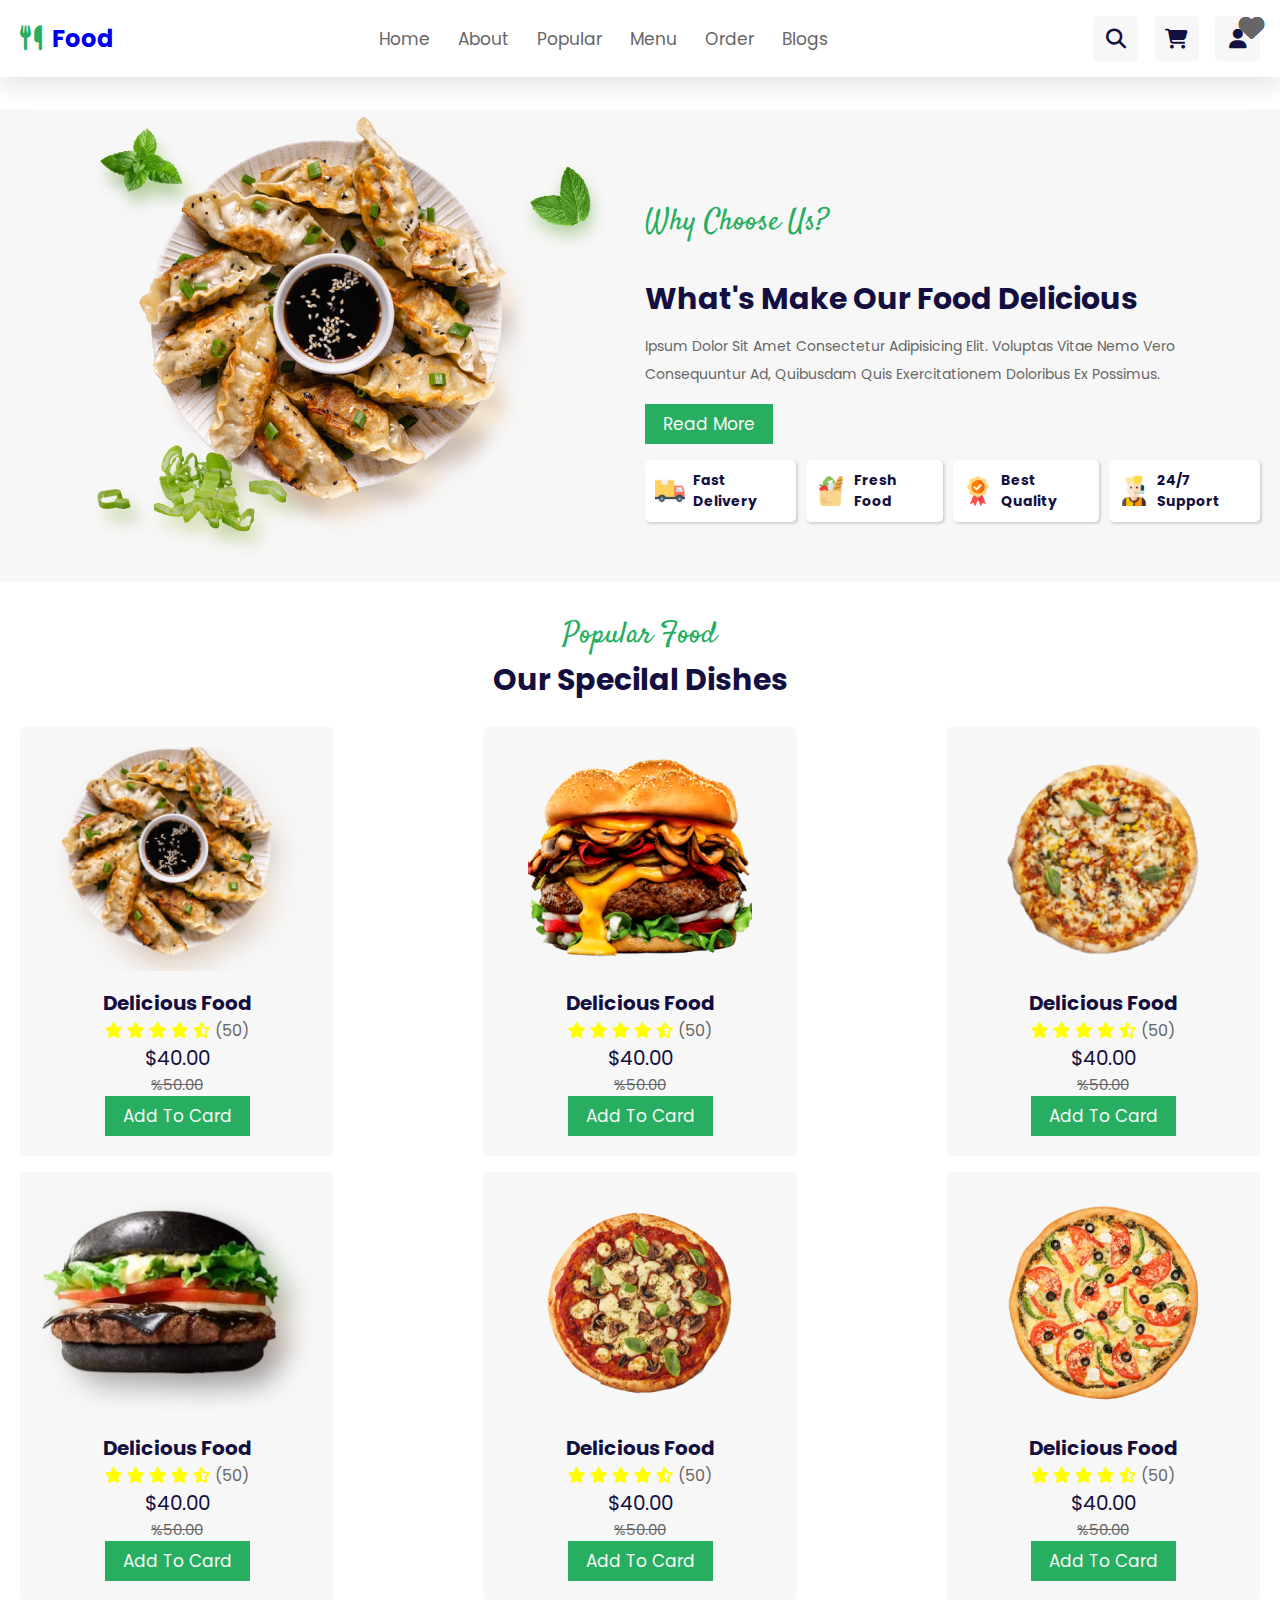
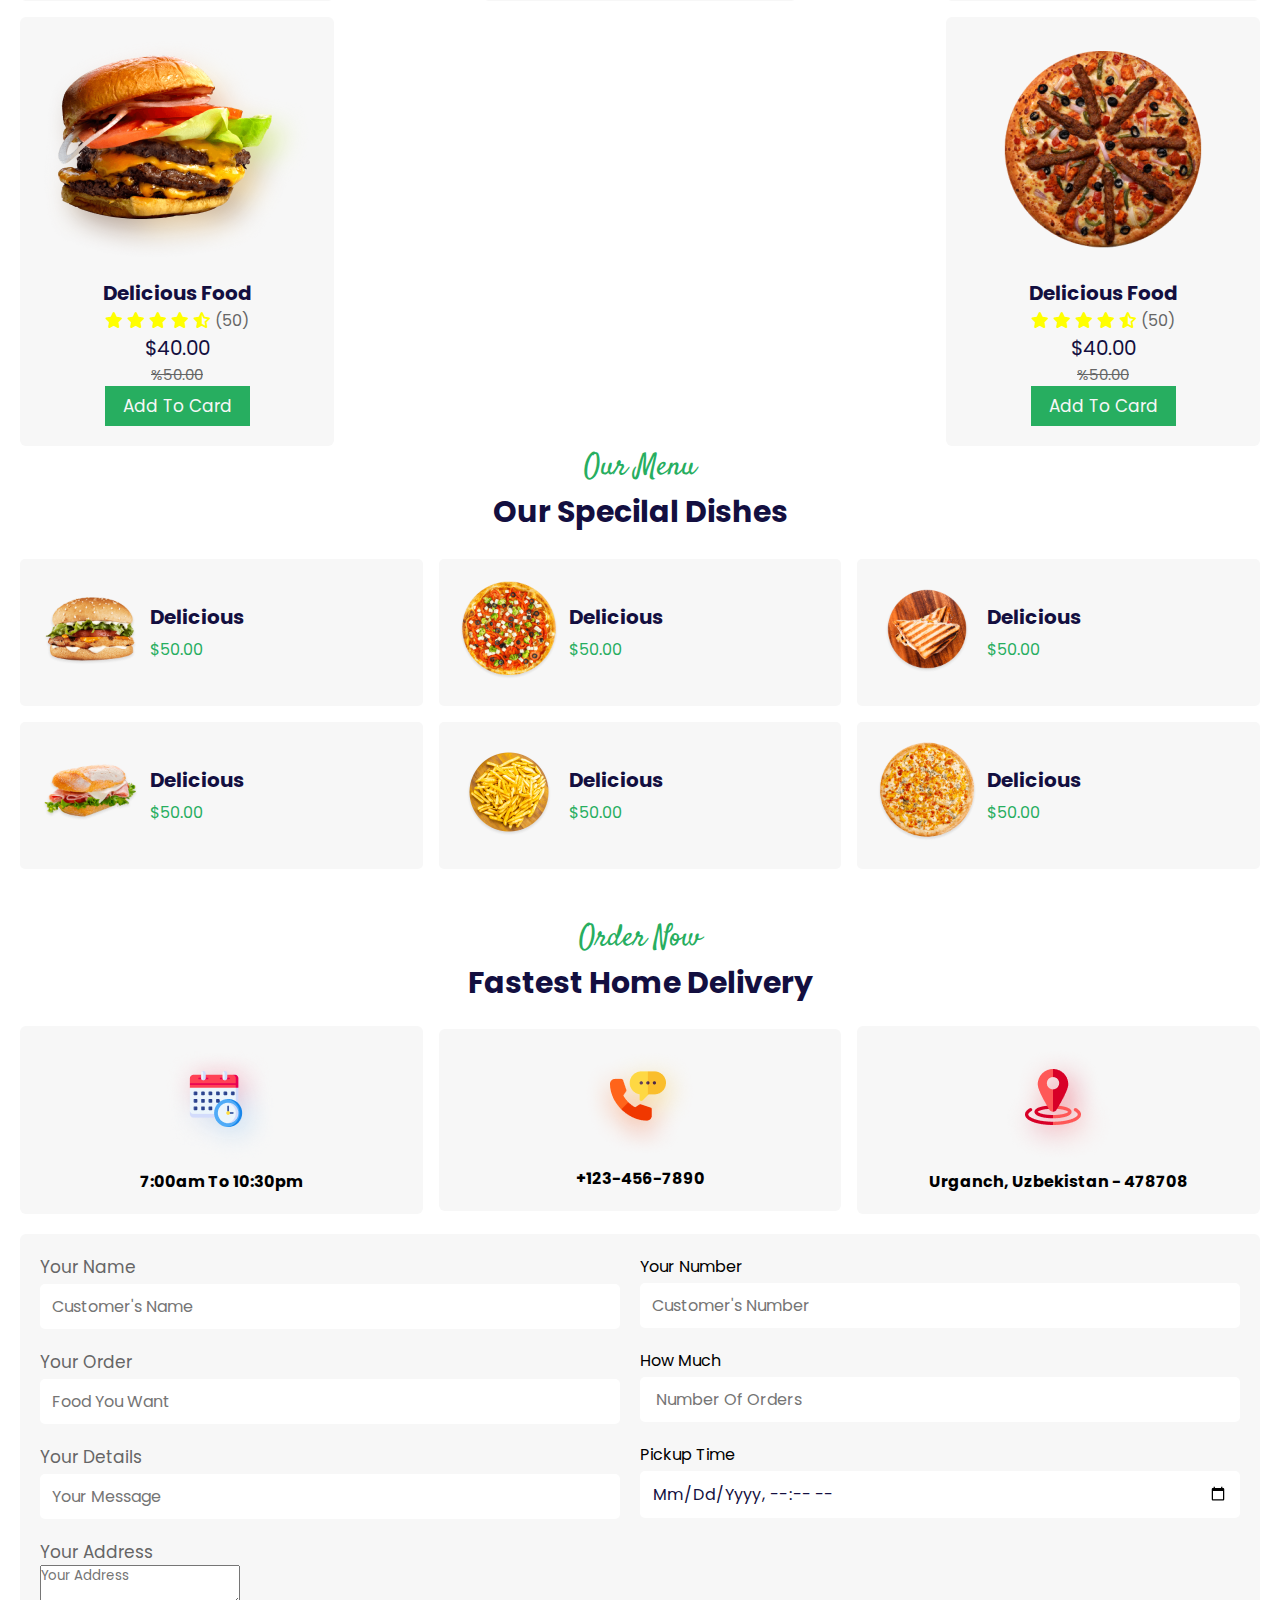
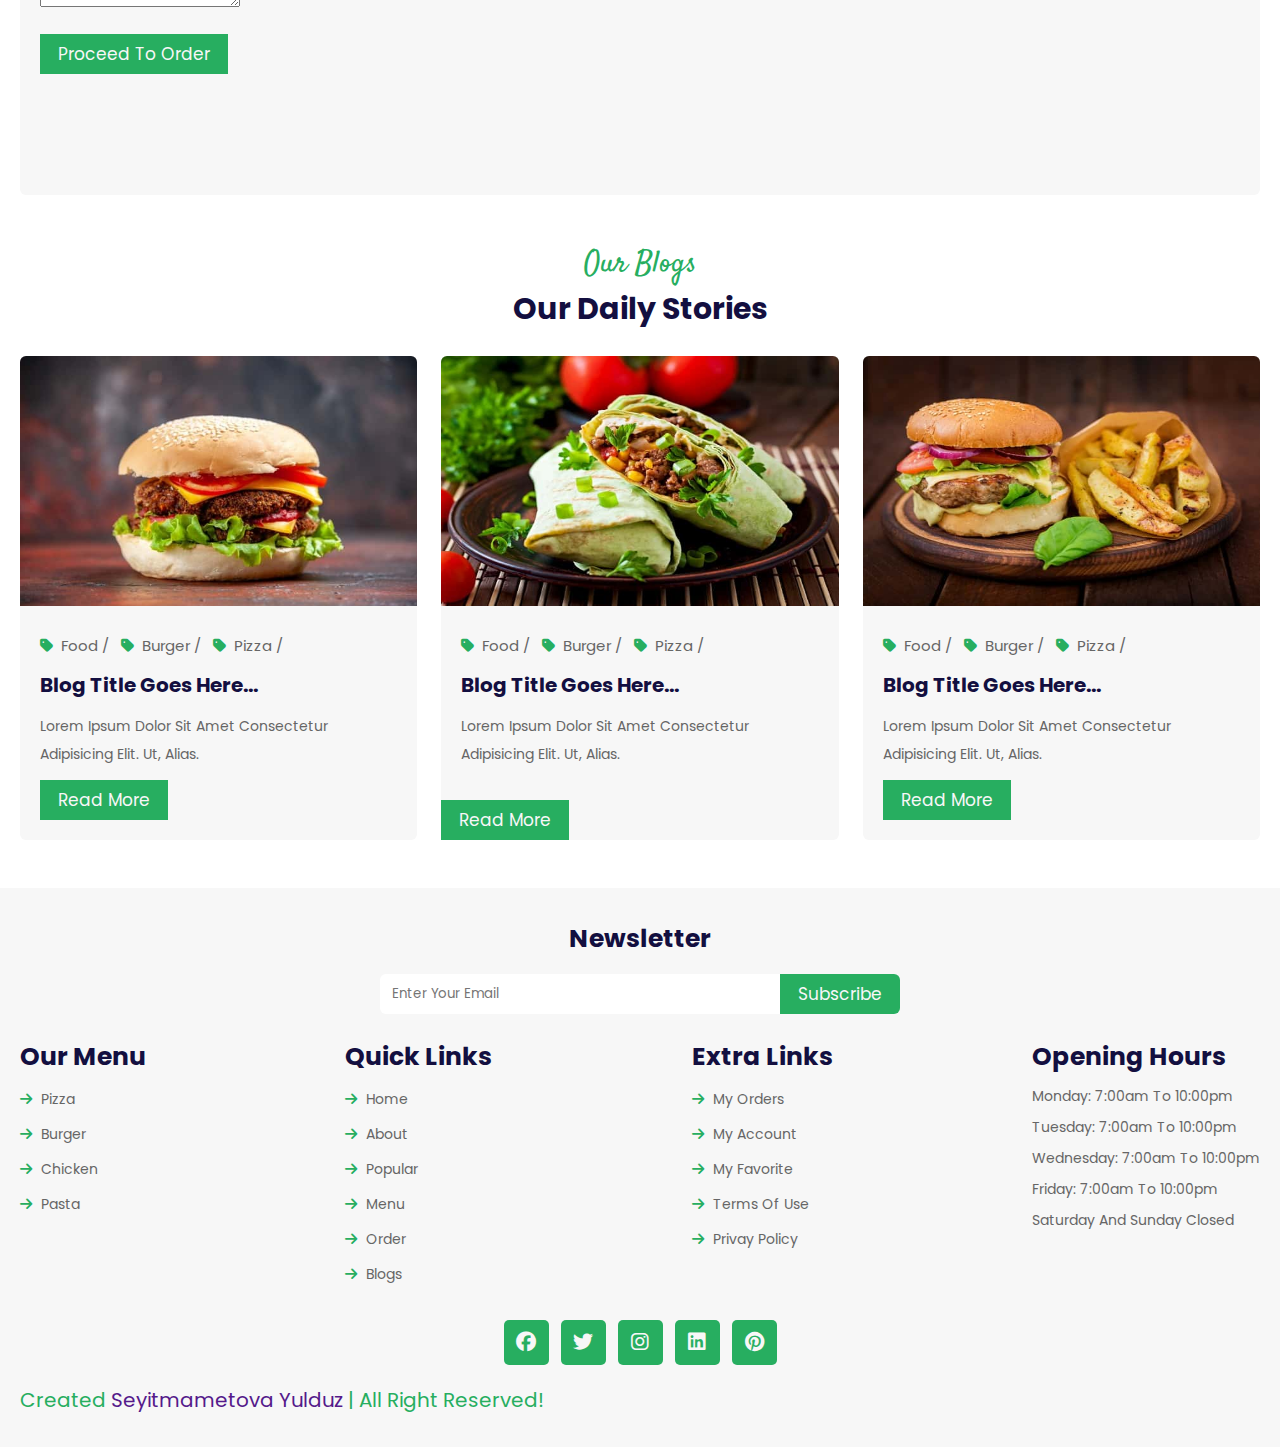
==== index.html @ ead1bce9 "test" ====
<!DOCTYPE html>
<html lang="en">
  <head>
    <meta charset="UTF-8" />
    <meta name="viewport" content="width=device-width, initial-scale=1.0" />
    <title>Food website - Home page</title>
    <!-- font awesome cdn link -->
    <link
      rel="stylesheet"
      href="https://cdnjs.cloudflare.com/ajax/libs/font-awesome/6.7.2/css/all.min.css"
      integrity="sha512-Evv84Mr4kqVGRNSgIGL/F/aIDqQb7xQ2vcrdIwxfjThSH8CSR7PBEakCr51Ck+w+/U6swU2Im1vVX0SVk9ABhg=="
      crossorigin="anonymous"
      referrerpolicy="no-referrer"
    />
    <!-- Favicon -->
    <link rel="shortcut icon" href="./images/favicon.jpg" type="image/x-icon" />
    <!-- CSS -->
    <link rel="stylesheet" href="./css/main.css" />
  </head>
  <body>
    <!-- Header section starts -->
    <div class="header">
      <div class="container">
        <div class="header__wrapper">
          <a href="#" class="header__logo">
            <i class="fa-solid fa-utensils"></i>
            <h2 class="header__title">Food</h2>
          </a>
          <nav class="header__navbar">
            <a href="#" class="header__link">Home</a>
            <a href="#" class="header__link">About</a>
            <a href="#" class="header__link">Popular</a>
            <a href="#" class="header__link">Menu</a>
            <a href="#" class="header__link">Order</a>
            <a href="#" class="header__link">Blogs</a>
          </nav>
          <div class="header__icons">
            <a href="./search.html" class="header__icon">
              <i class="fa-solid fa-magnifying-glass"></i>
            </a>
            <a href="./cart.html" class="header__icon">
              <i class="fa-solid fa-cart-shopping"></i>
            </a>
            <a href="./login.html" class="header__icon">
              <i class="fa-solid fa-user"></i>
            </a>
          </div>
        </div>
      </div>
    </div>
    <!-- About section starts-->
    <div class="about">
      <div class="container">
        <div class="about_wrapper">
          <div class="about_left">
            <img src="./images/about-img.png" alt="rasm" />
          </div>
          <div class="about_right">
            <h3 class="about section_subtitle1">Why Choose Us?</h3>
            <h2 class="about_title section_subtitle">
              what's make our food delicious
            </h2>
            <p class="about_description section_description">
              ipsum dolor sit amet consectetur adipisicing elit. Voluptas vitae
              nemo vero consequuntur ad, quibusdam quis exercitationem doloribus
              ex possimus.
            </p>
            <button class="about_btn section__btn">Read more</button>
            <div class="about_cards">
              <div class="about_card">
                <img
                  class="about__card--img"
                  src="./images/serv-1.png"
                  alt=""
                />
                <h4 class="about__card--title">fast delivery</h4>
              </div>
              <div class="about_card">
                <img
                  class="about__card--img"
                  src="./images/serv-2.png"
                  alt=""
                />
                <h4 class="about__card--title">fresh food</h4>
              </div>
              <div class="about_card">
                <img
                  class="about__card--img"
                  src="./images/serv-3.png"
                  alt=""
                />
                <h4 class="about__card--title">best quality</h4>
              </div>
              <div class="about_card">
                <img
                  class="about__card--img"
                  src="./images/serv-4.png"
                  alt=""
                />
                <h4 class="about__card--title">24/7 support</h4>
              </div>
            </div>
          </div>
        </div>
      </div>
    </div>
    <!-- About section ends-->
    <!-- Popular section starts -->
    <div class="container">
      <div class="popular__wrapper">
        <div class="popular__top">
          <h3 class="menu_subtitle section_subtitle1">popular food</h3>
          <h2 class="menu_title section_subtitle">Our Specilal dishes</h2>
          <!-- About section starts-->
        </div>
        <div class="popular__bottom">
          <div class="popular__card">
            <span class="popular__card--heart">
              <i class="fa-solid fa-heart"></i>
            </span>
            <img
              class="popular__card--image"
              src="./images/food-1.png"
              alt="food 1 images"
            />
            <h3 class="popular__card--title">delicious food</h3>
            <div class="popular__card--stars">
              <i class="fa-solid fa-star"></i>
              <i class="fa-solid fa-star"></i>
              <i class="fa-solid fa-star"></i>
              <i class="fa-solid fa-star"></i>
              <i class="fa-solid fa-star-half-stroke"></i>
              <span>(50)</span>
            </div>
            <div class="popular__card--prices">
              <p class="popular__card--discount">$40.00</p>
              <p class="popular__card--price">%50.00</p>
            </div>
            <button class="popular__card--btn section__btn">add to card</button>
          </div>
          <div class="popular__card">
            <span class="popular__card--heart">
              <i class="fa-solid fa-heart"></i>
            </span>
            <img
              class="popular__card--image"
              src="./images/food-2.png"
              alt="food 2 images"
            />
            <h3 class="popular__card--title">delicious food</h3>
            <div class="popular__card--stars">
              <i class="fa-solid fa-star"></i>
              <i class="fa-solid fa-star"></i>
              <i class="fa-solid fa-star"></i>
              <i class="fa-solid fa-star"></i>
              <i class="fa-solid fa-star-half-stroke"></i>
              <span>(50)</span>
            </div>
            <div class="popular__card--prices">
              <p class="popular__card--discount">$40.00</p>
              <p class="popular__card--price">%50.00</p>
            </div>
            <button class="popular__card--btn section__btn">add to card</button>
          </div>
          <div class="popular__card">
            <span class="popular__card--heart">
              <i class="fa-solid fa-heart"></i>
            </span>
            <img
              class="popular__card--image"
              src="./images/food-3.png"
              alt="food 3 images"
            />
            <h3 class="popular__card--title">delicious food</h3>
            <div class="popular__card--stars">
              <i class="fa-solid fa-star"></i>
              <i class="fa-solid fa-star"></i>
              <i class="fa-solid fa-star"></i>
              <i class="fa-solid fa-star"></i>
              <i class="fa-solid fa-star-half-stroke"></i>
              <span>(50)</span>
            </div>
            <div class="popular__card--prices">
              <p class="popular__card--discount">$40.00</p>
              <p class="popular__card--price">%50.00</p>
            </div>
            <button class="popular__card--btn section__btn">add to card</button>
          </div>
          <div class="popular__card">
            <span class="popular__card--heart">
              <i class="popular__card--image" class="fa-solid fa-heart"></i>
            </span>
            <img src="./images/food-4.png" alt="food 4 images" />
            <h3 class="popular__card--title">delicious food</h3>
            <div class="popular__card--stars">
              <i class="fa-solid fa-star"></i>
              <i class="fa-solid fa-star"></i>
              <i class="fa-solid fa-star"></i>
              <i class="fa-solid fa-star"></i>
              <i class="fa-solid fa-star-half-stroke"></i>
              <span>(50)</span>
            </div>
            <div class="popular__card--prices">
              <p class="popular__card--discount">$40.00</p>
              <p class="popular__card--price">%50.00</p>
            </div>
            <button class="popular__card--btn section__btn">add to card</button>
          </div>
          <div class="popular__card">
            <span class="popular__card--heart">
              <i class="fa-solid fa-heart"></i>
            </span>
            <img
              class="popular__card--image"
              src="./images/food-5.png"
              alt="food 5 images"
            />
            <h3 class="popular__card--title">delicious food</h3>
            <div class="popular__card--stars">
              <i class="fa-solid fa-star"></i>
              <i class="fa-solid fa-star"></i>
              <i class="fa-solid fa-star"></i>
              <i class="fa-solid fa-star"></i>
              <i class="fa-solid fa-star-half-stroke"></i>
              <span>(50)</span>
            </div>
            <div class="popular__card--prices">
              <p class="popular__card--discount">$40.00</p>
              <p class="popular__card--price">%50.00</p>
            </div>
            <button class="popular__card--btn section__btn">add to card</button>
          </div>
          <div class="popular__card">
            <span class="popular__card--heart">
              <i class="fa-solid fa-heart"></i>
            </span>
            <img
              class="popular__card--image"
              src="./images/food-6.png"
              alt="food 6 images"
            />
            <h3 class="popular__card--title">delicious food</h3>
            <div class="popular__card--stars">
              <i class="fa-solid fa-star"></i>
              <i class="fa-solid fa-star"></i>
              <i class="fa-solid fa-star"></i>
              <i class="fa-solid fa-star"></i>
              <i class="fa-solid fa-star-half-stroke"></i>
              <span>(50)</span>
            </div>
            <div class="popular__card--prices">
              <p class="popular__card--discount">$40.00</p>
              <p class="popular__card--price">%50.00</p>
            </div>
            <button class="popular__card--btn section__btn">add to card</button>
          </div>
          <div class="popular__card">
            <span class="popular__card--heart">
              <i class="fa-solid fa-heart"></i>
            </span>
            <img
              class="popular__card--image"
              src="./images/food-7.png"
              alt="food 7 images"
            />
            <h3 class="popular__card--title">delicious food</h3>
            <div class="popular__card--stars">
              <i class="fa-solid fa-star"></i>
              <i class="fa-solid fa-star"></i>
              <i class="fa-solid fa-star"></i>
              <i class="fa-solid fa-star"></i>
              <i class="fa-solid fa-star-half-stroke"></i>
              <span>(50)</span>
            </div>
            <div class="popular__card--prices">
              <p class="popular__card--discount">$40.00</p>
              <p class="popular__card--price">%50.00</p>
            </div>
            <button class="popular__card--btn section__btn">add to card</button>
          </div>
          <div class="popular__card">
            <span class="popular__card--heart">
              <i class="fa-solid fa-heart"></i>
            </span>
            <img
              class="popular__card--image"
              src="./images/food-8.png"
              alt="food 8 images"
            />
            <h3 class="popular__card--title">delicious food</h3>
            <div class="popular__card--stars">
              <i class="fa-solid fa-star"></i>
              <i class="fa-solid fa-star"></i>
              <i class="fa-solid fa-star"></i>
              <i class="fa-solid fa-star"></i>
              <i class="fa-solid fa-star-half-stroke"></i>
              <span>(50)</span>
            </div>
            <div class="popular__card--prices">
              <p class="popular__card--discount">$40.00</p>
              <p class="popular__card--price">%50.00</p>
            </div>
            <button class="popular__card--btn section__btn">add to card</button>
          </div>
        </div>
      </div>
    </div>
    <!-- Popular section ends -->
    <!-- Menu section starts -->
    <div class="container">
      <div class="menu__wrapper">
        <div class="menu_top">
          <h3 class="menu_subtitle section_subtitle1">Our menu</h3>
          <h2 class="menu_title section_subtitle">Our Specilal dishes</h2>
        </div>
        <div class="menu_bottom">
          <div class="menu_card">
            <div class="menu_card--left">
              <img
                class="popular__card--imge"
                src="./images/menu-1.png"
                alt="menu card image 1"
              />
            </div>
            <div class="menu_card--right">
              <h3 class="menu_card--title">Delicious</h3>
              <p class="menu_card--price">$50.00</p>
            </div>
          </div>
          <div class="menu_card">
            <div class="menu_card--left">
              <img
                class="popular__card--imge"
                src="./images/menu-2.png"
                alt="menu card image 2"
              />
            </div>
            <div class="menu_card--right">
              <h3 class="menu_card--title">Delicious</h3>
              <p class="menu_card--price">$50.00</p>
            </div>
          </div>
          <div class="menu_card">
            <div class="menu_card--left">
              <img
                class="popular__card--imge"
                src="./images/menu-3.png"
                alt="menu card image 3"
              />
            </div>
            <div class="menu_card--right">
              <h3 class="menu_card--title">Delicious</h3>
              <p class="menu_card--price">$50.00</p>
            </div>
          </div>
          <div class="menu_card">
            <div class="menu_card--left">
              <img
                class="popular__card--imge"
                src="./images/menu-4.png"
                alt="menu card image 4"
              />
            </div>
            <div class="menu_card--right">
              <h3 class="menu_card--title">Delicious</h3>
              <p class="menu_card--price">$50.00</p>
            </div>
          </div>
          <div class="menu_card">
            <div class="menu_card--left">
              <img
                class="popular__card--imge"
                src="./images/menu-5.png"
                alt="menu card image 5"
              />
            </div>
            <div class="menu_card--right">
              <h3 class="menu_card--title">Delicious</h3>
              <p class="menu_card--price">$50.00</p>
            </div>
          </div>
          <div class="menu_card">
            <div class="menu_card--left">
              <img
                class="popular__card--imge"
                src="./images/menu-6.png"
                alt="menu card image 6"
              />
            </div>
            <div class="menu_card--right">
              <h3 class="menu_card--title">Delicious</h3>
              <p class="menu_card--price">$50.00</p>
            </div>
          </div>
        </div>
      </div>
    </div>
    <!-- Menu section ends -->

    <!-- Order section strarts -->
    <section class="order">
      <div class="container">
        <div class="order__wrapper">
          <div class="order__top">
            <h3 class="order_subtitle section_subtitle1">order now</h3>
            <h2 class="order_title section_subtitle">fastest home delivery</h2>
          </div>
          <div class="order__medium">
            <div class="order_card">
              <img class="order__card--imge" src="./images/icon-1.png" alt="" />
              <h4 class="order__card--title">7:00am to 10:30pm</h4>
            </div>
            <div class="order_card">
              <img class="order__card--imge" src="./images/icon-2.png" alt="" />
              <h4 class="order__card--title">+123-456-7890</h4>
            </div>
            <div class="order_card">
              <img class="order__card--imge" src="./images/icon-3.png" alt="" />
              <h4 class="order__card--title">urganch, uzbekistan - 478708</h4>
            </div>
          </div>
          <div class="order__bottom">
            <div class="order_form">
              <div class="order_form--left">
                <div class="order_form--block">
                  <label class="order__form--lebal" for="name">Your name</label>
                  <input
                    class="order__form--input"
                    type="text"
                    id="name"
                    placeholder="customer's name"
                  />
                </div>
                <div class="order_form--block">
                  <label class="order__form--lebal" for="foodName"
                    >Your Order</label
                  >
                  <input
                    class="order__form--input"
                    type="text"
                    id="foodName"
                    placeholder="food you want"
                  />
                </div>
                <div class="order_form--block">
                  <label class="order__form--lebal" for="message"
                    >your details</label
                  >
                  <input
                    class="order__form--input"
                    type="text"
                    id="message"
                    placeholder="your message"
                  />
                </div>
                <div class="order_form--block">
                  <label class="order__form--lebal" for="address"
                    >your address</label
                  >
                  <textarea
                    class="order__form--textarea text__form--textares"
                    id="address"
                    placeholder="your address"
                  ></textarea>
                </div>
                <button type="submit" class="order__form--btn section__btn">
                  Proceed to order
                </button>
              </div>
              <div class="order_form--right">
                <div class="order_form--block">
                  <label class="order__form--right" for="number"
                    >your number</label
                  >
                  <input
                    class="order__form--input"
                    type="number"
                    id="number"
                    placeholder="customer's number"
                  />
                </div>
                <div class="order_form--block">
                  <label class="order__form--right" for="orderNumber"
                    >how much</label
                  >
                  <input
                    class="order__form--input"
                    type="number"
                    id="orderNumber"
                    placeholder=" number of orders"
                  />
                </div>
                <div class="order_form--block">
                  <label class="order__form--right" for="pickuptime"
                    >pickup time</label
                  >
                  <input
                    class="order__form--input"
                    type="datetime-local"
                    id="pickuptime"
                  />
                </div>
                <div class="order__form--location">
                  <iframe
                    src="https://www.google.com/maps/embed?pb=!1m18!1m12!1m3!1d2981.0435152034725!2d60.288919606138315!3d41.654801811739134!2m3!1f0!2f0!3f0!3m2!1i1024!2i768!4f13.1!3m3!1m2!1s0x41de4968ad3966a5%3A0x35ac6c97935f113d!2sShavat%20Uztelecom!5e0!3m2!1sru!2s!4v1742819962725!5m2!1sru!2s"
                    width="600"
                    height="450"
                    style="border: 0"
                    allowfullscreen=""
                    loading="lazy"
                    referrerpolicy="no-referrer-when-downgrade"
                  ></iframe>
                </div>
              </div>
            </div>
          </div>
        </div>
      </div>
    </section>
    <!-- Order section ends -->

    <!-- Bolg section starts -->
    <section class="blog">
      <div class="container">
        <div class="blog_wrapper">
          <div class="blog__top">
            <h3 class="blog_subtitle section_subtitle1">our blogs</h3>
            <h2 class="blog_title section_subtitle">our daily stories</h2>
          </div>
          <div class="blog__bottom">
            <div class="blog_card">
              <img class="blog__imge" src="./images/blog-1.jpg" alt="blog1" />
              <div class="blog__card--content">
                <div class="blog_tags">
                  <a href="#" class="blog_tag">
                    <i class="fa-solid fa-tag"></i>
                    Food /
                  </a>
                  <a href="#" class="blog_tag">
                    <i class="fa-solid fa-tag"></i>
                    Burger /
                  </a>
                  <a href="#" class="blog_tag">
                    <i class="fa-solid fa-tag"></i>
                    Pizza /
                  </a>
                </div>
                <h3 class="blog_card--title">blog title goes here...</h3>
                <p class="blog__card--description section_description">
                  Lorem ipsum dolor sit amet consectetur adipisicing elit. Ut,
                  alias.
                </p>
                <button class="blog__card--btn section__btn">Read More</button>
              </div>
            </div>
            <div class="blog_card">
              <img class="blog__imge" src="./images/blog-2.jpg" alt="blog1" />
              <div class="blog__card--content">
                <div class="blog_tags">
                  <a href="#" class="blog_tag">
                    <i class="fa-solid fa-tag"></i>
                    Food /
                  </a>
                  <a href="#" class="blog_tag">
                    <i class="fa-solid fa-tag"></i>
                    Burger /
                  </a>
                  <a href="#" class="blog_tag">
                    <i class="fa-solid fa-tag"></i>
                    Pizza /
                  </a>
                </div>
                <h3 class="blog_card--title">blog title goes here...</h3>
                <p class="blog__card--description section_description">
                  Lorem ipsum dolor sit amet consectetur adipisicing elit. Ut,
                  alias.
                </p>
              </div>
              <button class="blog__card--btn section__btn">Read More</button>
            </div>
            <div class="blog_card">
              <img class="blog__imge" src="./images/blog-3.jpg" alt="blog1" />
              <div class="blog__card--content">
                <div class="blog_tags">
                  <a href="#" class="blog_tag">
                    <i class="fa-solid fa-tag"></i>
                    Food /
                  </a>
                  <a href="#" class="blog_tag">
                    <i class="fa-solid fa-tag"></i>
                    Burger /
                  </a>
                  <a href="#" class="blog_tag">
                    <i class="fa-solid fa-tag"></i>
                    Pizza /
                  </a>
                </div>
                <h3 class="blog_card--title">blog title goes here...</h3>
                <p class="blog__card--description section_description">
                  Lorem ipsum dolor sit amet consectetur adipisicing elit. Ut,
                  alias.
                </p>
                <button class="blog__card--btn section__btn">Read More</button>
              </div>
            </div>
          </div>
        </div>
      </div>
    </section>
    <!-- Bolg section ends-->
    <!-- Footer section starts -->
    <footer class="footer">
      <div class="container">
        <div class="footer__wrapper">
          <div class="footer__top">
            <h3 class="footer__top--title section_subtitle">newsletter</h3>
            <form class="footer__top--form">
              <input
                class="footer__top--input"
                type="email"
                placeholder="enter your email"
              />
              <button type="submit" class="footer__top--btn section__btn">
                Subscribe
              </button>
            </form>
          </div>
          <div class="footer__medium">
            <div class="footer__medium--box">
              <h3 class="footer__medium--title">Our menu</h3>
              <ul class="footer__medium--list">
                <li class="footer__medium--item">
                  <a href="#" class="footer__medium--link">
                    <i class="fa-solid fa-arrow-right"></i>
                    Pizza
                  </a>
                </li>
                <li class="footer__medium--item">
                  <a href="#" class="footer__medium--link">
                    <i class="fa-solid fa-arrow-right"></i>
                    Burger
                  </a>
                </li>
                <li class="footer__medium--item">
                  <a href="#" class="footer__medium--link">
                    <i class="fa-solid fa-arrow-right"></i>
                    Chicken
                  </a>
                </li>
                <li class="footer__medium--item">
                  <a href="#" class="footer__medium--link">
                    <i class="fa-solid fa-arrow-right"></i>
                    Pasta
                  </a>
                </li>
              </ul>
            </div>
            <div class="footer__medium--box">
              <h3 class="footer__medium--title">quick links</h3>
              <ul class="footer__medium--list">
                <li class="footer__medium--item">
                  <a href="#" class="footer__medium--link">
                    <i class="fa-solid fa-arrow-right"></i>
                    Home
                  </a>
                </li>
                <li class="footer__medium--item">
                  <a href="#" class="footer__medium--link">
                    <i class="fa-solid fa-arrow-right"></i>
                    About
                  </a>
                </li>
                <li class="footer__medium--item">
                  <a href="#" class="footer__medium--link">
                    <i class="fa-solid fa-arrow-right"></i>
                    Popular
                  </a>
                </li>
                <li class="footer__medium--item">
                  <a href="#" class="footer__medium--link">
                    <i class="fa-solid fa-arrow-right"></i>
                    Menu
                  </a>
                </li>
                <li class="footer__medium--item">
                  <a href="#" class="footer__medium--link">
                    <i class="fa-solid fa-arrow-right"></i>
                    Order
                  </a>
                </li>
                <li class="footer__medium--item">
                  <a href="#" class="footer__medium--link">
                    <i class="fa-solid fa-arrow-right"></i>
                    Blogs
                  </a>
                </li>
              </ul>
            </div>
            <div class="footer__medium--box">
              <h3 class="footer__medium--title">extra links</h3>
              <ul class="footer__medium--list">
                <li class="footer__medium--item">
                  <a href="#" class="footer__medium--link">
                    <i class="fa-solid fa-arrow-right"></i>
                    My Orders
                  </a>
                </li>
                <li class="footer__medium--item">
                  <a href="#" class="footer__medium--link">
                    <i class="fa-solid fa-arrow-right"></i>
                    My Account
                  </a>
                </li>
                <li class="footer__medium--item">
                  <a href="#" class="footer__medium--link">
                    <i class="fa-solid fa-arrow-right"></i>
                    My Favorite
                  </a>
                </li>
                <li class="footer__medium--item">
                  <a href="#" class="footer__medium--link">
                    <i class="fa-solid fa-arrow-right"></i>
                    Terms Of Use
                  </a>
                </li>
                <li class="footer__medium--item">
                  <a href="#" class="footer__medium--link">
                    <i class="fa-solid fa-arrow-right"></i>
                    Privay Policy
                  </a>
                </li>
              </ul>
            </div>
            <div class="footer__medium--box">
              <h3 class="footer__medium--title">opening hours</h3>
              <div class="footer__medium--texts">
                <p class="footer__medium--text">monday: 7:00am to 10:00pm</p>
                <p class="footer__medium--text">tuesday: 7:00am to 10:00pm</p>
                <p class="footer__medium--text">wednesday: 7:00am to 10:00pm</p>
                <p class="footer__medium--text">friday: 7:00am to 10:00pm</p>
                <p class="footer__medium--text">saturday and sunday closed</p>
              </div>
            </div>
          </div>
          <div class="footer__bottom">
            <div class="footer__bottom--socials">
              <a href="#" class="footer__bottom--link">
                <i class="fa-brands fa-facebook"></i>
              </a>
              <a href="#" class="footer__bottom--link">
                <i href="#" class="fab fa-twitter"></i>
              </a>
              <a href="#" class="footer__bottom--link">
                <i href="#" class="fab fa-instagram"></i>
              </a>
              <a href="#" class="footer__bottom--link">
                <i href="#" class="fab fa-linkedin"></i>
              </a>
              <a href="#" class="footer__bottom--link">
                <i href="#" class="fab fa-pinterest"></i>
              </a>
            </div>
          </div>
          <p class="footer__bottom--text">
            created
            <a href="" target="_blank">Seyitmametova Yulduz</a>
            | all right reserved!
          </p>
        </div>
      </div>
    </footer>
    <!-- Footer section ends -->
  </body>
</html>
---- css/main.css ----
/* Google fonts */
@import url("https://fonts.googleapis.com/css2?family=Poppins:ital,wght@0,100;0,200;0,300;0,400;0,500;0,600;0,700;0,800;0,900;1,100;1,200;1,300;1,400;1,500;1,600;1,700;1,800;1,900&display=swap");
@import url("https://fonts.googleapis.com/css2?family=Satisfy&display=swap");
/* Core styles */

/* Universal selector */
* {
  font-family: "Poppins", sans-serif;
  margin: 0;
  padding: 0;
  box-sizing: border-box;
  transition: all 0.4s linear;
  text-transform: capitalize;
}
.section_description {
  font-size: 14px;
  color: #666;
  line-height: 200%;
}
.container {
  max-width: 1240px;
  margin: 0 auto;
}
a {
  text-decoration: none;
}
ul {
  list-style-type: none;
}
.section_subtitle1 {
  font-family: "Satisfy", cursive;
  color: #27ae60;
  font-size: 30px;
  font-weight: 400;
}
/* Header section styles */
.header {
  padding: 16px 0;
  box-shadow: rgba(100, 100, 111, 0.2) 0px 7px 29px 0px;
}
.header__wrapper {
  display: flex;
  justify-content: space-between;
  align-items: center;
}
.header__logo {
  display: flex;
  align-items: center;
  gap: 10px;
}
.header__logo > i {
  color: #27ae60;
  font-size: 25px;
}
.header__title {
  display: flex;
  justify-content: space-between;
  align-items: center;
}
.header__navbar {
  display: flex;
  align-items: center;
  gap: 28px;
}
.header__link {
  color: #666;
  font-size: 17px;
}
.header__link:hover {
  color: #27ae60;
}
.header__icons {
  display: flex;
  align-items: center;
  gap: 16px;
}
.header__icon {
  width: 45px;
  height: 45px;
  background-color: #f7f7f7;
  border-radius: 5px;
  display: flex;
  align-items: center;
  justify-content: center;
}
.header__icon > i {
  color: #130f40;
  font-size: 20px;
}
.header__icon:hover {
  background-color: #27ae60;
}
.header__icon:hover > i {
  color: white;
}
.section_subtitle {
  font-size: 30px;
  color: #130f40;
}
/* About section starts */
.about {
  background-color: #f7f7f7;
  margin: 32px 0;
}
.about_wrapper,
.about_cards {
  display: flex;
  align-items: center;
  justify-content: space-between;
  gap: 10px;
}
.about_title {
  margin: 10px 0;
}
.about_btn {
  margin: 16px 0;
}
.about_left,
.about_right {
  flex: 1;
}
.about_left > img {
  width: 100%;
}
.about_card {
  background-color: #ffff;
  display: flex;
  align-items: center;
  border-radius: 5px;
  gap: 8px;
  padding: 10px;
  box-shadow: rgba(0, 0, 0, 0.15) 1.95px 1.95px 2.6px;
}
.about__card--img {
  height: 30px;
  width: 30px;
}
.about__card--title {
  font-size: 14px;
  color: #130f40;
}
/* Header section styles ends */
/* Popular section starts */
.popular__top {
  text-align: center;
  margin: 24px 0;
}
.popular__bottom {
  display: flex;
  flex-wrap: wrap;
  align-items: center;
  justify-content: space-between;
  gap: 16px;
}
.popular__card {
  width: calc((1240px- 16px * 3) / 4);
  background-color: #f7f7f7;
  border-radius: 6px;
  text-align: center;
  padding: 20px;
}
.popular__card--imge {
  height: 150px;
}
.popular__card--title {
  font-size: 20px;
  color: #130f40;
  margin-top: 10px;
}
.popular__card--stars {
  color: yellow;
}
.popular__card--stars > span {
  color: #666;
}
.popular__card--price {
  text-decoration: line-through;
  font-size: 15px;
  color: #666;
}
.popular__card--discount {
  font-size: 20px;
  color: #130f40;
}
.section__btn {
  background-color: #27ae60;
  border: none;
  padding: 7px 18px;
  font-size: 17px;
  color: #f7f7f7;
  cursor: pointer;
}
.section__btn:hover {
  background-color: #130f40;
}
.popular__card--heart {
  position: absolute;
  top: 10px;
  right: 16px;
  font-size: 25px;
  color: #666;
  cursor: pointer;
}
/* Menu pection style */
/* Class selector */
.menu_top {
  text-align: center;
}
.menu_bottom {
  margin-top: 24px;
  display: flex;
  justify-content: space-between;
  align-items: center;
  gap: 16px;
  flex-wrap: wrap;
}
.menu_card {
  width: calc((1240px - 16px * 2) / 3);
  background-color: #f7f7f7;
  display: flex;
  align-items: center;
  gap: 10px;
  padding: 20px;
  border-radius: 5px;
  transition: all 0.5s linear;
}
.menu_card:hover {
  background-color: #130f40;
}
.menu_card:hover .menu_card--title {
  color: #f7f7f7;
}
.menu_card--left > img {
  height: 100px;
}
.menu_card--title {
  font-size: 20px;
  color: #130f40;
  margin-bottom: 5px;
}
.menu_card--price {
  color: #27ae60;
}
/* order section starts */
.order {
  margin: 48px 0;
}
.order__top {
  text-align: center;
}
.order__medium {
  margin: 20px 0;
  display: flex;
  justify-content: space-between;
  align-items: center;
  gap: 16px;
}
.order_card {
  background-color: #f7f7f7;
  flex: 1;
  text-align: center;
  padding: 20px;
  border-radius: 6px;
}
.order__bottom {
  background-color: #f7f7f7;
  padding: 20px;
  border-radius: 6px;
}
.order_form {
  display: flex;
  justify-content: space-between;
  gap: 20px;
}
.order_form--left,
.order_form--right {
  flex: 1;
}
.order_form--block {
  margin-bottom: 20px;
}
.order__form--lebal {
  display: block;
  color: #666;
  font-size: 17px;
}
.order__form--input {
  width: 100%;
  padding: 10px 12px;
  border-radius: 5px;
  border: none;
  outline: none;
  font-size: 16px;
  color: #130f40;
  margin-top: 4px;
}
.text__form--textares {
  width: 200px;
}
.order__form--location > iframe {
  border-radius: 6px;
  height: 230px;
}
/* Blog section starts  */
.blog {
  margin: 48px 0;
}
.blog__top {
  text-align: center;
  margin: 24px 0;
}
.blog__bottom {
  display: flex;
  align-items: center;
  justify-content: space-between;
  gap: 24px;
}
.blog_card {
  flex: 1;
  border-radius: 6px;
  background-color: #f7f7f7;
}
.blog_card:hover {
  transform: scale(1.05);
}
.blog__imge {
  width: 100%;
  height: 250px;
  border-radius: 6px 6px 0 0;
}
.blog__card--content {
  padding: 20px;
}
.blog_tag {
  color: #666;
  font-size: 15px;
  margin-right: 8px;
}
.blog_tag > i {
  color: #27ae60;
  margin-right: 4px;
}
.blog_card--title {
  font-size: 20px;
  color: #130f40;
  margin-top: 12px;
}
.blog__card--description {
  margin: 12px 0;
}
/* Footer section starts */
.footer {
  background-color: #f7f7f7;
  padding: 32px 0;
}
.footer__top {
  text-align: center;
}
.footer__medium {
  display: flex;
  justify-content: space-between;
  margin: 24px 0;
}
.footer__top--title {
  font-size: 25px;
  color: #130f40;
  margin-bottom: 16px;
}
.footer__top--input {
  padding: 10px 12px;
  width: 400px;
  border: none;
  border-radius: 6px 0 0 6px;
  outline: none;
}
.footer__top--form {
  display: flex;
  align-items: center;
  justify-content: center;
}
.footer__top--btn {
  border-radius: 0 6px 6px 0;
}
.footer__medium--title {
  font-size: 25px;
  color: #130f40;
  margin-bottom: 10px;
}
.footer__medium--item {
  margin-bottom: 10px;
}
.footer__medium--link {
  color: #666;
  font-size: 14px;
}
.footer__medium--link > i {
  color: #27ae60;
  margin-right: 5px;
}
.footer__medium--link:hover {
  color: #27ae60;
}
.footer__medium--link:hover > i {
  margin-right: 15px;
}
.footer__medium--text {
  margin-bottom: 10px;
  font-size: 14px;
  color: #666;
}
.footer__bottom {
  text-align: center;
}
.footer__bottom--socials {
  display: flex;
  align-items: center;
  gap: 12px;
  justify-content: center;
}
.footer__bottom--link {
  background-color: #27ae60;
  height: 45px;
  width: 45px;
  border-radius: 5px;
  display: flex;
  align-items: center;
  justify-content: center;
  font-size: 20px;
  color: #f7f7f7;
}
.footer__bottom--text {
  margin-top: 20px;
  font-size: 20px;
  color: #666;
}
.footer__bottom--text {
  color: #27ae60;
}
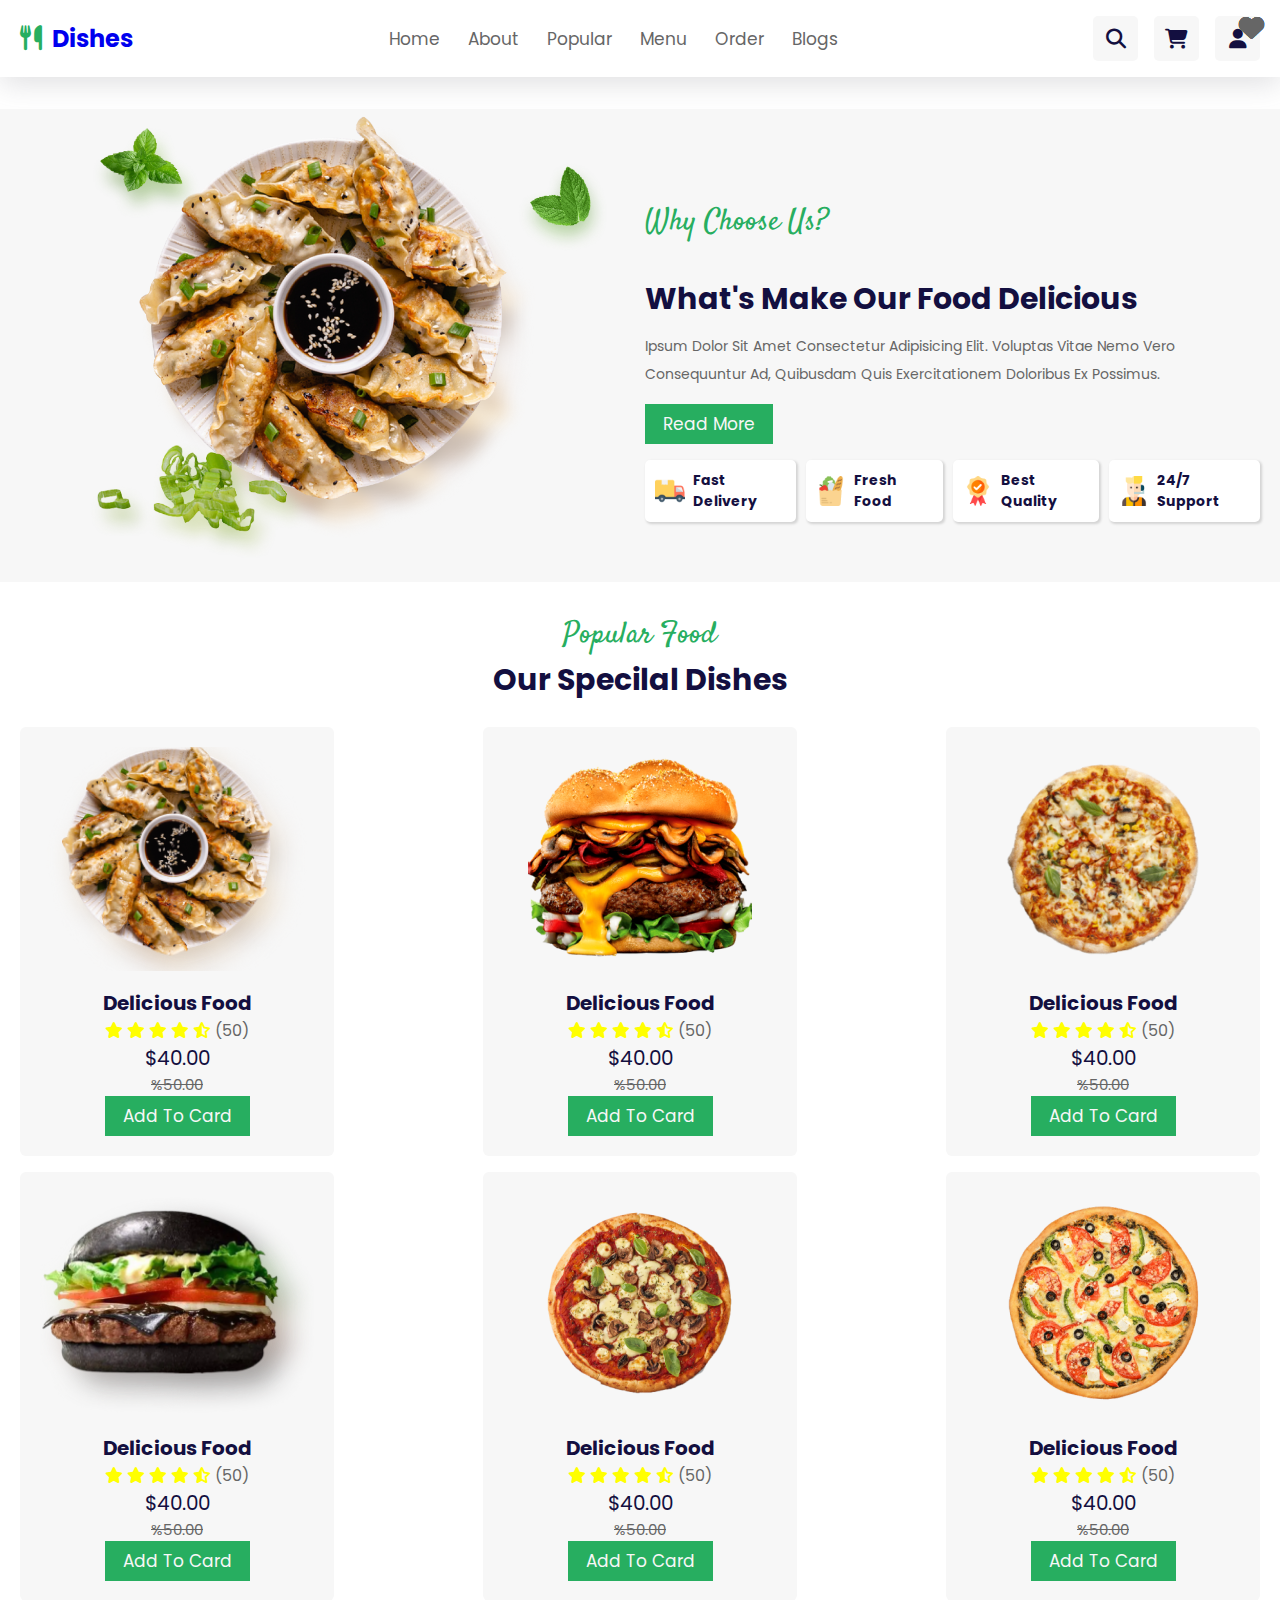
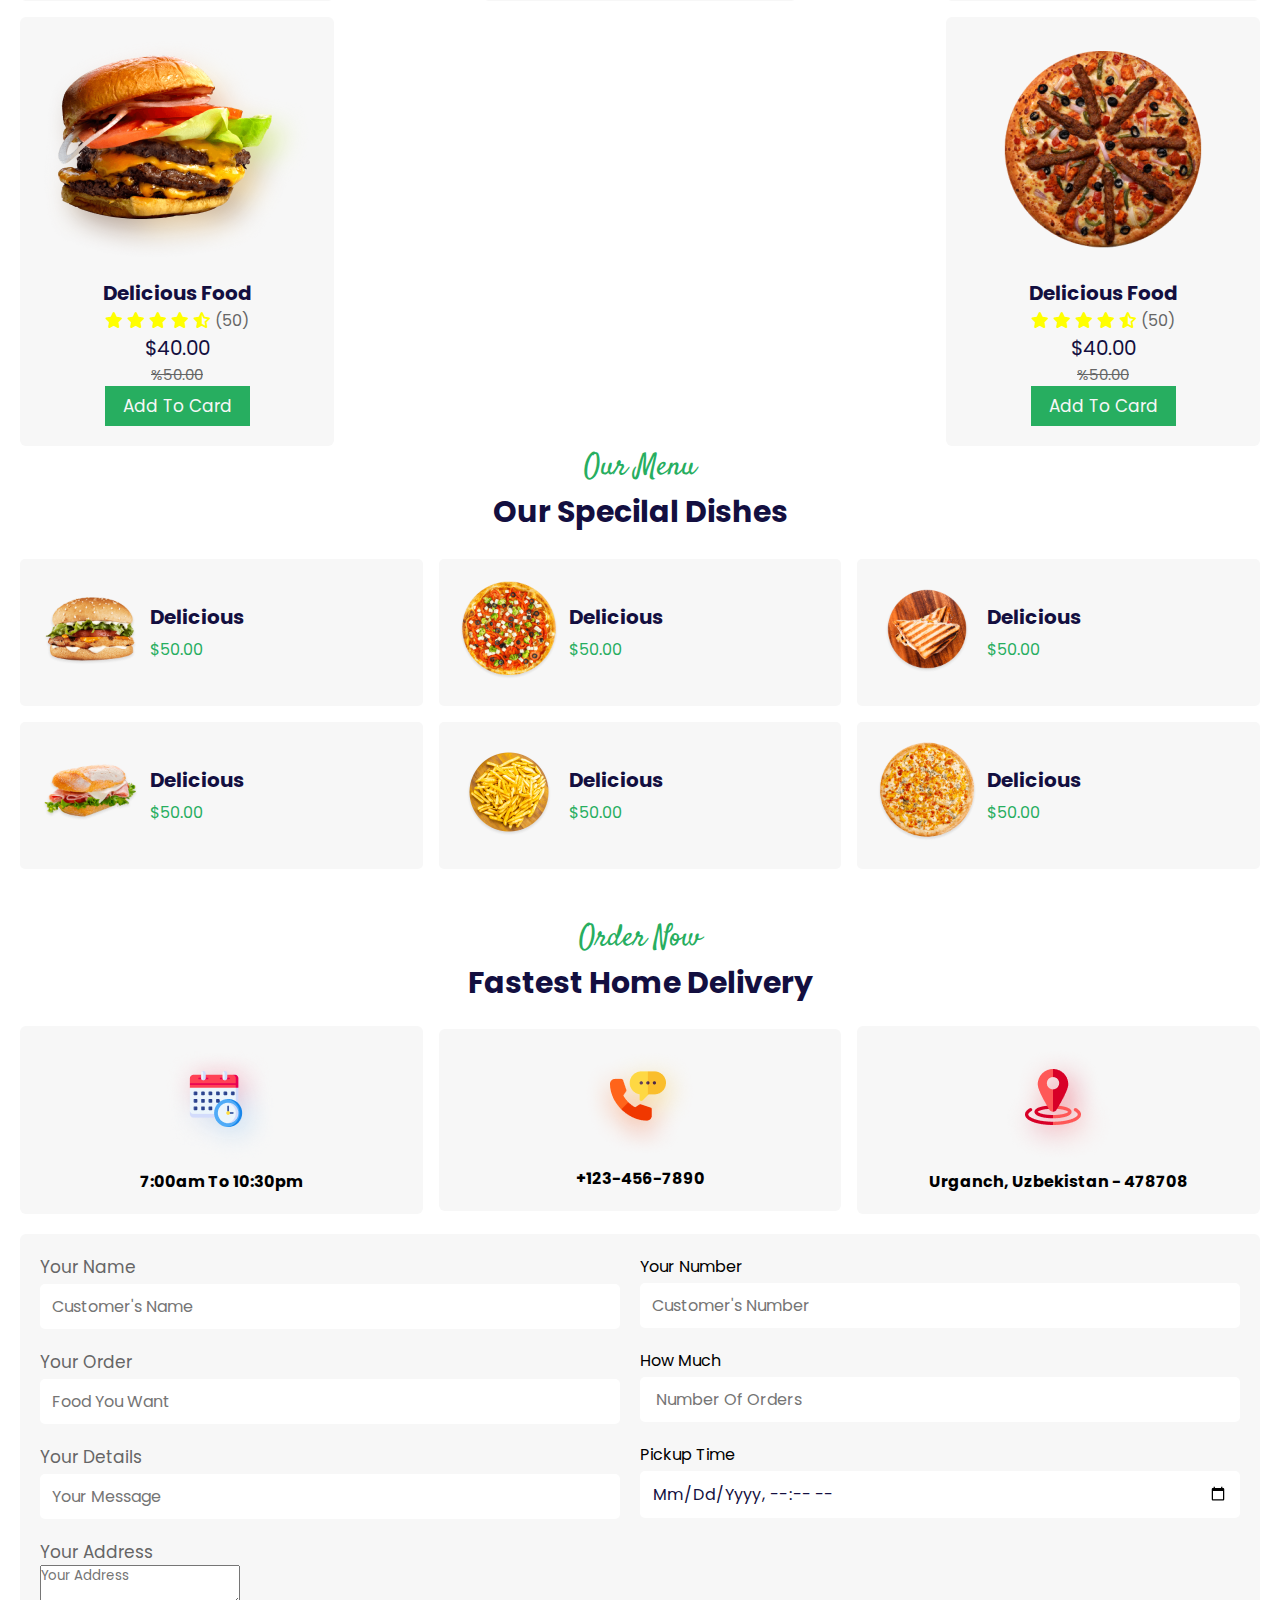
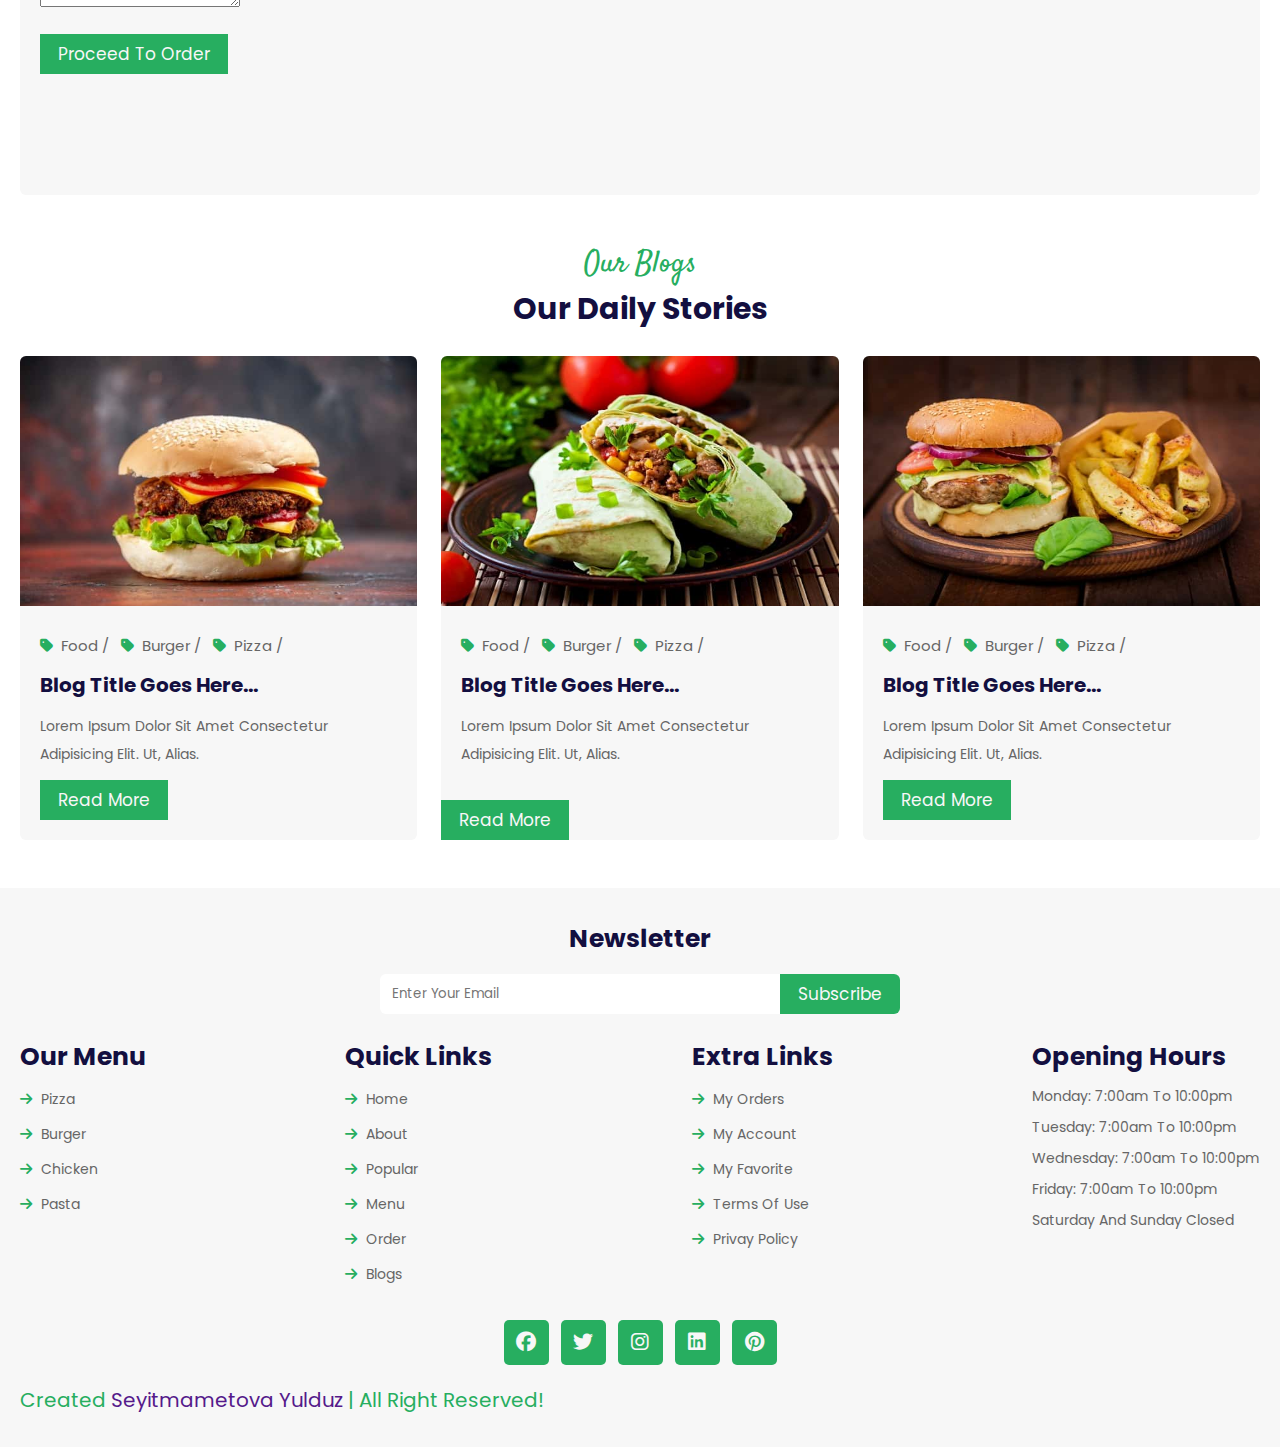
==== commit 3938aef4: "replaced food text do dishes text" ====
--- a/index.html
+++ b/index.html
@@ -24,7 +24,7 @@
         <div class="header__wrapper">
           <a href="#" class="header__logo">
             <i class="fa-solid fa-utensils"></i>
-            <h2 class="header__title">Food</h2>
+            <h2 class="header__title">Dishes</h2>
           </a>
           <nav class="header__navbar">
             <a href="#" class="header__link">Home</a>
